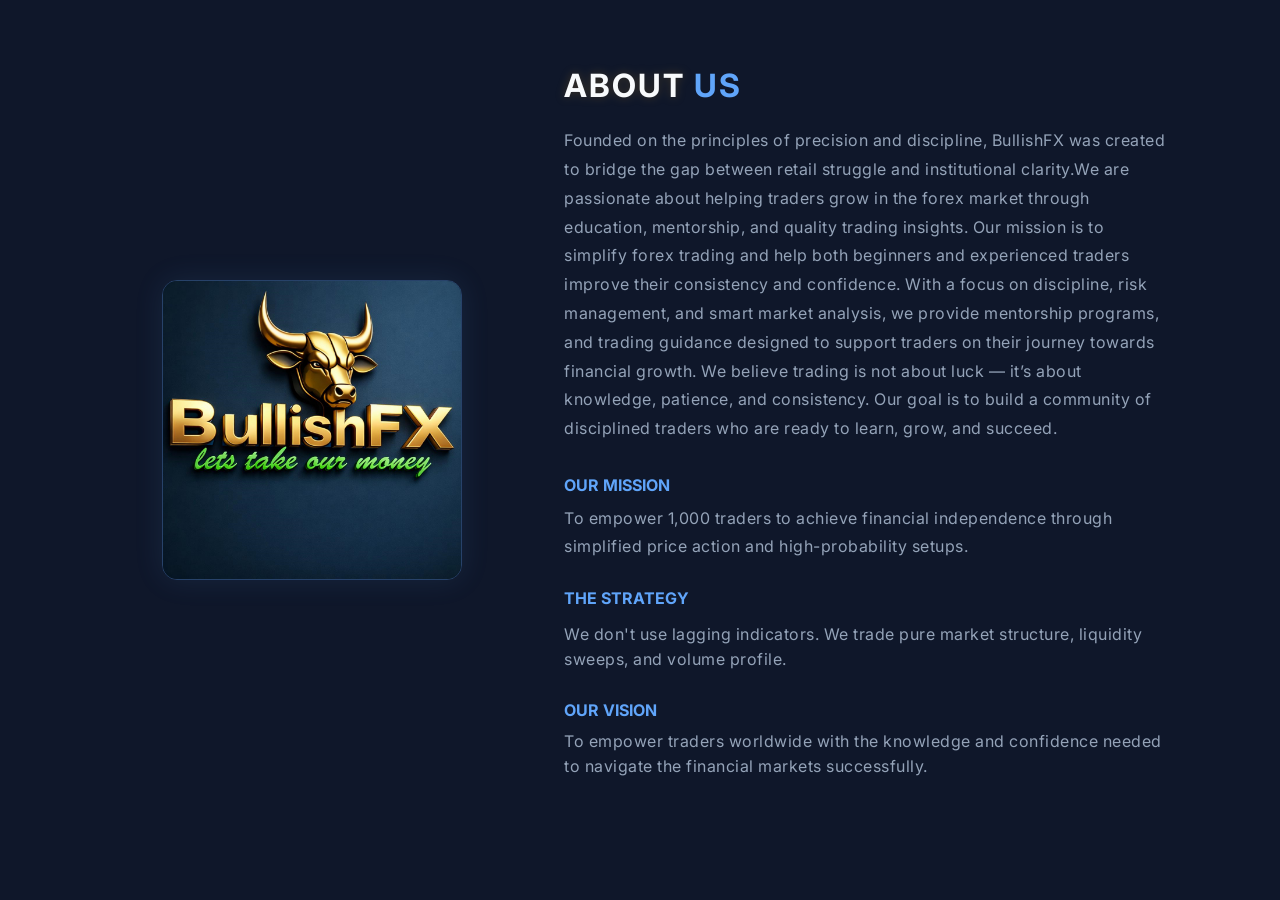
==== about.html @ f70012e9 "Add files via upload" ====
<!DOCTYPE html>
<html lang="en">
<head>
    <meta charset="UTF-8">
    <meta name="viewport" content="width=device-width, initial-scale=1.0">
    <title>Bullishfx | Professional forex trading</title>
    <link rel="stylesheet" href="style.css">
    <link href="https://fonts.googleapis.com/css2?family=Inter:wght@400;700&display=swap" rel="stylesheet">
</head>
<body>





<section id="about" class="content-section">
    <div class="container" style="display: flex; align-items: center; gap: 50px; flex-wrap: wrap; text-align: left;">
        
       <div style="flex: 1; min-width: 300px; display: flex; justify-content: center;">
    <img src="logo.png" alt="BullishFX Logo" class="about-image">
</div>

        <div style="flex: 1.5; min-width: 300px;">
            <h2 style="font-size: 2.5rem; text-transform: uppercase; letter-spacing: 2px;">
    <span class="gold-text" style="filter: drop-shadow(0 0 5px rgba(170, 119, 28, 0.3));">About</span> 
    <span style="color: #60a5fa;">Us</span>
</h2>
            <p style="font-size: 0.9rem; color: #94a3b8;">Founded on the principles of precision and discipline, BullishFX was created to bridge the gap between retail struggle and institutional clarity.We are passionate about helping traders grow in the forex market through education, mentorship, and quality trading insights. Our mission is to simplify forex trading and help both beginners and experienced traders improve their consistency and confidence.

With a focus on discipline, risk management, and smart market analysis, we provide mentorship programs, and trading guidance designed to support traders on their journey towards financial growth.

We believe trading is not about luck — it’s about knowledge, patience, and consistency. Our goal is to build a community of disciplined traders who are ready to learn, grow, and succeed.</p>
            
            <div style="margin-top: 30px;">
                <h4 style="color: #60a5fa; margin-bottom: 5px;">OUR MISSION</h4>
                <p style="font-size: 0.9rem; color: #94a3b8;">To empower 1,000 traders to achieve financial independence through simplified price action and high-probability setups.</p>
            </div>

            <div style="margin-top: 25px;">
                <h4 style="color: #60a5fa; margin-bottom: 10px;">THE STRATEGY</h4>
                <p style="font-size: 0.9rem; color: #94a3b8; line-height: 1.6">We don't use lagging indicators. We trade pure market structure, liquidity sweeps, and volume profile.</p>
            </div>
       <div style="margin-top: 25px;">
           <h4 style="color: #60a5fa; margin-bottom: 5px;">OUR VISION</h4>
           <p style="font-size: 0.9rem; color: #94a3b8; line-height: 1.6">
        To empower traders worldwide with the knowledge and confidence needed to navigate the financial markets successfully.
    </p>
</div>
        </div>

    </div>
 
<script src="script.js"></script>
</body>
</html>
---- style.css ----
html {
  scroll-behavior: smooth;
} 
html {
    scroll-behavior: smooth;
}

/* Give each section some breathing room so it feels like a new page */
.content-section {
    min-height: 100vh; /* This makes each section take up the full screen */
    padding: 80px 20px;
    display: flex;
    flex-direction: column;
    justify-content: center;
    align-items: center;
}

/* General Reset */
* {
    margin: 0;
    padding: 0;
    box-sizing: border-box;
}

body {
    font-family: 'Inter', sans-serif;
    background-color: #0f172a; /* Deep dark blue */
    color: #f8fafc;
    line-height: 1.6;
}

.container {
    max-width: 1100px;
    margin: 0 auto;
    padding: 0 20px;
}

/* Navigation */
header {
    padding: 20px 0;
    border-bottom: 1px solid #1e293b;
}

nav {
    display: flex;
    justify-content: space-between;
    align-items: center;
}

.logo {
    font-size: 24px;
    font-weight: 700;
    letter-spacing: 1px;
}

.logo span {
    color: #38bdf8; /* Accent light blue */
}

.nav-links {
    list-style: none;
    display: flex;
    gap: 30px;
    align-items: center;
}

.nav-links a {
    text-decoration: none;
    color: #94a3b8;
    font-weight: 500;
    transition: 0.3s;
}

.nav-links a:hover, .nav-links a.active {
    color: #38bdf8;
}

/* Hero Section */
.hero {
    padding: 100px 0;
    text-align: center;
}

.hero-home h1 {
    font-size: 4.5rem;          /* Much bigger letters */
    font-weight: 900;          /* Maximum thickness */
    text-transform: uppercase; /* Makes it look more institutional */
    letter-spacing: 4px;       /* Spreads the letters apart */
    line-height: 1.1;
    color: #ffffff;
    margin-bottom: 20px;
    max-width: 1000px;         /* Prevents it from getting too skinny */
}

/* Make sure it looks good on phones too */
@media screen and (max-width: 768px) {
    .hero-home h1 {
        font-size: 2.5rem;
        letter-spacing: 2px;
    }
}
}

.hero p {
    color: #94a3b8;
    font-size: 1.2rem;
    margin-bottom: 30px;
}

/* Buttons */
.btn-primary {
    background: #38bdf8;
    color: #0f172a !important;
    padding: 12px 25px;
    border-radius: 5px;
    font-weight: 700;
}

.btn-secondary {
    border: 1px solid #38bdf8;
    color: #38bdf8 !important;
    padding: 12px 25px;
    border-radius: 5px;
    margin-left: 10px;
    text-decoration: none;
}

/* Market Card */
.market-preview .card {
    background: #1e293b;
    padding: 40px;
    border-radius: 12px;
    border: 1px solid #334155;
}

/* Footer */
footer {
    padding: 50px 0;
    font-size: 0.8rem;
    color: #64748b;
    text-align: center;
}

.risk {
    margin-top: 20px;
    border-top: 1px solid #1e293b;
    padding-top: 20px;
}

/* Pricing Section */
.pricing-grid {
    display: flex;
    justify-content: center;
    gap: 30px;
    flex-wrap: wrap;
    margin-top: 40px;
}

.price-card {
    background: #1e293b;
    padding: 40px;
    border-radius: 15px;
    border: 1px solid #334155;
    width: 320px;
    transition: transform 0.3s ease;
}

.price-card:hover {
    transform: translateY(-10px);
}

.price-card.featured {
    border: 2px solid #38bdf8;
    position: relative;
}

.price-card h3 {
    margin-bottom: 15px;
    color: #f8fafc;
}

.price-card .price {
    font-size: 2.5rem;
    font-weight: 700;
    margin-bottom: 20px;
}

.price-card .price span {
    font-size: 1rem;
    color: #94a3b8;
}

.price-card ul {
    list-style: none;
    text-align: left;
    margin-bottom: 30px;
    color: #94a3b8;
}

.price-card ul li {
    margin-bottom: 10px;
}

.price-card ul li::before {
    content: "✓";
    color: #38bdf8;
    margin-right: 10px;
}

/* WhatsApp/Call Button Style */
.btn-whatsapp {
    background-color: #25d366; /* WhatsApp Green */
    color: white !important;
    padding: 8px 15px;
    border-radius: 20px;
    font-weight: bold;
    text-decoration: none;
    transition: 0.3s;
}

.btn-whatsapp:hover {
    background-color: #128c7e;
    transform: scale(1.05);
}

.btn-call {
    background-color: #38bdf8; /* Your Theme Blue */
    color: #0f172a !important;
    padding: 8px 15px;
    border-radius: 20px;
    font-weight: bold;
    text-decoration: none;
}

/* Fixing the Logo Size */
.main-logo {
    height: 50px;           /* Adjust size as needed */
    width: 50px;            /* Width and Height must be equal for a perfect circle */
    object-fit: cover;      /* Prevents the image from stretching */
    
    /* THE MAGIC LINE */
    border-radius: 50%;     /* This makes it round */
    
    /* OPTIONAL: Adds a subtle border to make it pop against the navy */
    border: 2px solid rgba(255, 255, 255, 0.1); 
    
    transition: transform 0.3s ease;
}

.main-logo:hover {
    transform: scale(1.05); /* Slight grow effect when you hover */
}
}

/* Optional: Add a little space around it */
.logo {
    padding: 5px 0;
}

/* Mobile Menu Styling */
.menu-toggle {
    display: none; /* Hidden by default on computer */
    flex-direction: column;
    cursor: pointer;
}

.bar {
    width: 25px;
    height: 3px;
    background-color: white;
    margin: 4px 0;
    transition: 0.4s;
}

@media screen and (max-width: 768px) {
    .menu-toggle {
        display: flex; /* Show the button on phones */
    }

    .nav-links {
        display: none; /* Hide the links initially */
        flex-direction: column;
        width: 100%;
        position: absolute;
        top: 70px;
        left: 0;
        background-color: #0f172a; /* Same as your theme */
        padding: 20px;
        text-align: center;
    }

    .nav-links.active {
        display: flex; /* Show the links when button is clicked */
    }

    .nav-links li {
        margin: 15px 0;
    }
}

.hero-home {
    position: relative;
    width: 100%;
    min-height: 80vh; /* Takes up 80% of the screen height */
    display: flex;
    align-items: center;
    justify-content: center;
    overflow: hidden;
    background-color: #0f172a; /* Your deep navy background */
}
/* --- 1. FULL PAGE WATERMARK --- */
.home-page {
    background-color: #0f172a; /* Professional Navy */
    margin: 0;
}

/* This ensures the body itself doesn't have a color blocking the logo */
.home-page {
    background-color: #0f172a !important; 
    position: relative;
    min-height: 100vh;
}

/* We use ::before on the body to act as the bottom-most layer */
.home-page::before {
    content: "";
    position: fixed;
    top: 0;
    left: 0;
    width: 100%;
    height: 100%;
    
    /* DOUBLE CHECK: Is your image exactly logo.png? */
    background-image: url('logo.png'); 
    background-repeat: no-repeat;
    background-position: center 150px;
    background-size: 80%; /* Start at 50% to see if it appears */
    
    opacity: 0.1; /* Visible enough to test */
    z-index: -1;   /* Behind everything */
    pointer-events: none;
}

/* This forces all sections to be see-through so the logo shows behind them */
.tradingview-widget-container, 
section, 
header, 
main {
    background: transparent !important;
    position: relative;
    z-index: 1; /* Keeps content above the logo */
}

/* --- 2. HERO CONTENT --- */
.hero-home {
    height: 85vh;
    display: flex;
    flex-direction: column;
    align-items: center;
    justify-content: center;
    text-align: center;
    padding: 0 20px;
}

.highlight {
    color: #38bdf8; /* Sharp Sky Blue */
}

/* --- 3. THE BUTTONS (Fixing the "Empty" space) --- */
.hero-actions {
    display: flex;
    gap: 20px;
    margin-top: 30px;
}

.btn-main {
    background-color: #38bdf8;
    color: #0f172a;
    padding: 14px 28px;
    border-radius: 6px;
    text-decoration: none;
    font-weight: bold;
    transition: 0.3s;
}

.btn-outline {
    border: 2px solid #38bdf8;
    color: #38bdf8;
    padding: 12px 28px;
    border-radius: 6px;
    text-decoration: none;
    font-weight: bold;
    transition: 0.3s;
}

.btn-main:hover { background-color: #7dd3fc; }
.btn-outline:hover { background-color: rgba(56, 189, 248, 0.1); }

.hero-mockup {
    margin-top: 50px;
    display: flex;
    justify-content: center;
}

.device-img {
    max-width: 600px; /* Adjust this to make the phone/laptop bigger or smaller */
    width: 100%;
    height: auto;
    filter: drop-shadow(0 20px 50px rgba(0,0,0,0.8)); /* Adds a 3D shadow */
    transition: transform 0.5s ease;
}

.device-img:hover {
    transform: scale(1.02) translateY(-10px); /* Makes it "pop" when hovered */
}

/* --- CONTACT PAGE LAYOUT --- */
.contact-container {
    display: flex;
    justify-content: center;
    gap: 40px;
    max-width: 1100px;
    margin: 80px auto;
    padding: 0 20px;
}

.contact-box, .testimonial-column {
    flex: 1; /* Makes both sides equal width */
}

/* --- FORM STYLING --- */
.styled-form {
    display: flex;
    flex-direction: column;
    gap: 15px;
    margin-top: 20px;
}

.input-group {
    display: flex;
    gap: 10px;
}

.styled-form input, .styled-form textarea {
    background: rgba(255, 255, 255, 0.05); /* Slight transparent white */
    border: 1px solid rgba(56, 189, 248, 0.2);
    padding: 15px;
    color: white;
    border-radius: 5px;
    font-size: 1rem;
    outline: none;
}

.styled-form input:focus {
    border-color: #38bdf8;
}

/* --- TESTIMONIAL CARDS --- */
.t-card {
    background: linear-gradient(145deg, rgba(255,255,255,0.05), rgba(255,255,255,0.01));
    padding: 20px;
    border-radius: 10px;
    margin-bottom: 15px;
    border-left: 3px solid #38bdf8; /* Blue brand accent */
}

.t-card p {
    font-style: italic;
    color: #94a3b8;
    margin-bottom: 8px;
    line-height: 1.5;
}

.student-name {
    color: #38bdf8;
    font-weight: bold;
    font-size: 0.9rem;
}

/* Fix for mobile phones */
@media screen and (max-width: 800px) {
    .contact-container {
        flex-direction: column;
    }
}

/* --- MENTORSHIP SECTION --- */
.mentorship-section {
    padding: 80px 20px;
    text-align: center;
}

.course-grid {
    display: grid;
    grid-template-columns: repeat(auto-fit, minmax(300px, 1fr));
    gap: 30px;
    margin-top: 50px;
    max-width: 1000px;
    margin-left: auto;
    margin-right: auto;
}

/* --- THE CARDS --- */
.course-card {
    background: rgba(255, 255, 255, 0.03);
    border: 1px solid rgba(56, 189, 248, 0.2);
    padding: 40px 30px;
    border-radius: 15px;
    transition: all 0.3s ease;
    position: relative;
    display: flex;
    flex-direction: column;
    justify-content: space-between;
}

.course-card:hover {
    transform: translateY(-10px);
    border-color: #38bdf8;
    background: rgba(56, 189, 248, 0.05);
    box-shadow: 0 20px 40px rgba(0, 0, 0, 0.4);
}

.course-badge {
    position: absolute;
    top: -15px;
    right: 20px;
    background: #38bdf8;
    color: #0f172a;
    padding: 5px 15px;
    border-radius: 20px;
    font-size: 0.8rem;
    font-weight: bold;
}

.course-features {
    list-style: none;
    padding: 0;
    margin: 25px 0;
    text-align: left;
}

.course-features li {
    margin-bottom: 10px;
    color: #94a3b8;
}

.course-features li::before {
    content: "✓";
    color: #38bdf8;
    margin-right: 10px;
    font-weight: bold;
}

/* --- PRICE STYLING --- */
.price-container {
    margin: 20px 0;
    display: flex;
    align-items: baseline;
    justify-content: center;
    color: #ffffff;
}

.currency {
    font-size: 1.5rem;
    color: #38bdf8; /* The Blue Accent */
    font-weight: bold;
    margin-right: 2px;
}

.price {
    font-size: 3.5rem;
    font-weight: 900;
    letter-spacing: -2px;
}

.duration {
    font-size: 1rem;
    color: #94a3b8;
    margin-left: 5px;
}

/* Make the "Elite" card stand out slightly more */
.course-card.elite {
    border: 2px solid #38bdf8;
    background: rgba(56, 189, 248, 0.05);
}

.module-list {
    max-width: 800px;
    margin: 40px auto;
    text-align: left;
}

.module-item {
    background: rgba(255, 255, 255, 0.02);
    border: 1px solid rgba(56, 189, 248, 0.1);
    padding: 25px;
    margin-bottom: 15px;
    border-radius: 12px;
}

.module-header {
    display: flex;
    align-items: center;
    gap: 15px;
    margin-bottom: 10px;
}

.module-number {
    color: #38bdf8;
    font-weight: 900;
    font-size: 1.2rem;
    opacity: 0.5;
}

.module-item h4 {
    margin: 0;
    font-size: 1.3rem;
}

/* --- CURRICULUM PAGE OVERRIDE --- */
.curriculum-page-body {
    background-color: #0a0e17 !important; /* Forces the deep navy */
    background-image: none !important;    /* Removes that giant bull logo */
    color: white;
    margin: 0;
    font-family: 'Inter', sans-serif;
}

.curriculum-content {
    padding: 100px 20px;
    min-height: 100vh;
}

.curriculum-header h1 {
    font-size: 3rem;
    margin-bottom: 10px;
}

.highlight {
    color: #38bdf8;
}

.curriculum-stack {
    max-width: 800px;
    margin: 50px auto;
    display: flex;
    flex-direction: column;
    gap: 20px;
}

.curriculum-row {
    background: rgba(255, 255, 255, 0.03);
    border: 1px solid rgba(56, 189, 248, 0.1);
    padding: 30px;
    border-radius: 15px;
    text-align: left;
    transition: 0.3s;
}

.curriculum-row:hover {
    border-color: #38bdf8;
    background: rgba(56, 189, 248, 0.05);
}

.step-tag {
    color: #38bdf8;
    font-weight: bold;
    text-transform: uppercase;
    font-size: 0.8rem;
    letter-spacing: 1px;
}

.curriculum-back {
    margin-top: 50px;
    text-align: center;
}

/* Button Styling if not already in your CSS */
.btn-outline {
    border: 1px solid #38bdf8;
    color: #38bdf8;
    padding: 12px 25px;
    text-decoration: none;
    border-radius: 5px;
    transition: 0.3s;
}

.btn-outline:hover {
    background: #38bdf8;
    color: #0a0e17;
}

/* --- VERTICAL CURRICULUM LAYOUT --- */
.curriculum-stack {
    max-width: 700px;
    margin: 60px auto;
    display: flex;
    flex-direction: column; /* Forces vertical order */
    gap: 0; /* Removing gap to let the lines connect */
}

.curriculum-row {
    display: flex; /* Puts bullet next to text */
    gap: 30px;
    padding-bottom: 40px; /* Space between steps */
}

/* --- THE BULLET & LINE --- */
.bullet-container {
    display: flex;
    flex-direction: column;
    align-items: center;
}

.glow-bullet {
    width: 14px;
    height: 14px;
    background: #38bdf8;
    border-radius: 50%;
    box-shadow: 0 0 15px rgba(56, 189, 248, 0.8);
    z-index: 2;
}

.line {
    width: 2px;
    flex-grow: 1; /* Makes the line stretch to the next bullet */
    background: rgba(56, 189, 248, 0.2);
    margin: 10px 0;
}

/* --- TEXT CONTENT --- */
.module-info {
    text-align: left;
    background: rgba(255, 255, 255, 0.02);
    padding: 25px;
    border-radius: 12px;
    border: 1px solid rgba(255, 255, 255, 0.05);
    flex: 1;
}

.step-tag {
    color: #38bdf8;
    font-weight: 800;
    font-size: 0.7rem;
    text-transform: uppercase;
    letter-spacing: 1.5px;
}

.module-info h3 {
    margin: 10px 0;
    font-size: 1.5rem;
}

.module-info p {
    color: #94a3b8;
    line-height: 1.6;
}

/* THE GOLD BUTTON STYLING */
.curriculum-btn {
    display: inline-block;
    padding: 15px 35px;
    background: transparent;
    color: #d4af37; /* Premium Gold Color */
    border: 2px solid #d4af37; /* Gold Border */
    border-radius: 8px;
    text-decoration: none;
    font-weight: bold;
    text-transform: uppercase;
    letter-spacing: 1px;
    transition: all 0.3s ease;
    box-shadow: 0 0 10px rgba(212, 175, 55, 0.1); /* Subtle gold glow */
}

/* THE HOVER EFFECT */
.curriculum-btn:hover {
    background: #d4af37;
    color: #0a0e17; /* Dark text on gold background */
    box-shadow: 0 0 25px rgba(212, 175, 55, 0.5); /* Stronger glow on hover */
    transform: translateY(-3px);
}

/* --- GOLD BUTTON FIX --- */
.curriculum-footer {
    text-align: center;
    margin-top: 50px;
    padding-bottom: 80px;
}

/* We use a very specific selector to force the color */
a.curriculum-btn {
    display: inline-block !important;
    padding: 15px 35px !important;
    background: transparent !important;
    color: #d4af37 !important; /* Gold */
    border: 2px solid #d4af37 !important;
    border-radius: 8px !important;
    text-decoration: none !important;
    font-weight: bold !important;
    text-transform: uppercase !important;
    transition: all 0.3s ease !important;
}

a.curriculum-btn:hover {
    background: #d4af37 !important;
    color: #0a0e17 !important;
    box-shadow: 0 0 20px rgba(212, 175, 55, 0.5) !important;
}

/* --- THE GOLD BUTTON FIX --- */
.curriculum-footer {
    text-align: center;
    margin: 50px 0 100px; /* Gives it space at the bottom */
}

.curriculum-footer p {
    color: #94a3b8;
    margin-bottom: 20px;
}

/* Matching the class name in your HTML */
a.curriculum-link {
    display: inline-block !important;
    padding: 15px 35px !important;
    background: transparent !important;
    color: #d4af37 !important; /* Premium Gold */
    border: 2px solid #d4af37 !important;
    border-radius: 8px !important;
    text-decoration: none !important;
    font-weight: bold !important;
    text-transform: uppercase !important;
    transition: all 0.3s ease !important;
}

a.curriculum-link:hover {
    background: #d4af37 !important;
    color: #0a0e17 !important; /* Dark text when hovered */
    box-shadow: 0 0 20px rgba(212, 175, 55, 0.4) !important;
    transform: translateY(-3px);
}

/* --- CALCULATOR STYLING --- */
.calc-container {
    max-width: 500px;
    margin: 80px auto;
    padding: 20px;
}

.calc-header {
    text-align: center;
    margin-bottom: 40px;
}

.calc-box {
    background: rgba(255, 255, 255, 0.02);
    padding: 30px;
    border-radius: 15px;
    border: 1px solid rgba(212, 175, 55, 0.2);
    backdrop-filter: blur(10px);
}

.calc-box label {
    display: block;
    margin-bottom: 8px;
    font-size: 0.9rem;
    color: #94a3b8;
}

.result-display {
    margin-top: 30px;
    padding-top: 20px;
    border-top: 1px solid rgba(255, 255, 255, 0.1);
    display: flex;
    justify-content: space-between;
}

.result-item span {
    font-size: 0.8rem;
    color: #94a3b8;
}

.result-item h3 {
    margin-top: 5px;
    font-size: 1.4rem;
}

.navbar {
    display: flex;
    justify-content: space-between;
    align-items: center;
    padding: 20px 5%;
    background: rgba(10, 14, 23, 0.95);
    border-bottom: 1px solid rgba(212, 175, 55, 0.1);
}

.nav-links {
    display: flex;
    list-style: none;
    gap: 30px;
}

.nav-links a {
    text-decoration: none;
    color: #94a3b8;
    transition: 0.3s;
}

.active-gold {
    color: #d4af37 !important;
    font-weight: bold;
}

.calc-input {
    width: 100%;
    padding: 12px;
    background: rgba(0, 0, 0, 0.3);
    border: 1px solid rgba(255, 255, 255, 0.1);
    border-radius: 8px;
    color: white;
    margin-top: 5px;
}

/* --- FAQ ACCORDION --- */
.faq-container {
    max-width: 800px;
    margin: 80px auto;
    padding: 0 20px;
}

.faq-header {
    text-align: center;
    margin-bottom: 50px;
}

.accordion-item {
    margin-bottom: 15px;
    background: rgba(255, 255, 255, 0.02);
    border: 1px solid rgba(212, 175, 55, 0.1);
    border-radius: 10px;
    overflow: hidden;
    transition: all 0.3s ease;
}

.accordion-label {
    display: block;
    padding: 20px;
    font-weight: 600;
    cursor: pointer;
    position: relative;
    transition: background 0.3s;
}

.accordion-label:hover {
    background: rgba(212, 175, 55, 0.05);
}

/* The arrow indicator */
.accordion-label::after {
    content: '+';
    position: absolute;
    right: 20px;
    color: #d4af37;
    font-size: 1.2rem;
}

.accordion-content {
    max-height: 0;
    overflow: hidden;
    transition: all 0.4s cubic-bezier(0, 1, 0, 1);
    background: rgba(0, 0, 0, 0.2);
}

.accordion-content p {
    padding: 20px;
    color: #94a3b8;
    line-height: 1.6;
}

/* Hide the checkbox */
.accordion-input {
    display: none;
}

/* The Magic: Open accordion when checked */
.accordion-input:checked ~ .accordion-content {
    max-height: 500px; /* Large enough to fit text */
    transition: all 0.4s cubic-bezier(1, 0, 1, 0);
}

.accordion-input:checked ~ .accordion-label::after {
    content: '-';
}

.accordion-input:checked ~ .accordion-label {
    color: #d4af37;
}

/* --- Calculator Refinement --- */

/* Labels on the left */
.input-group label {
    display: block;
    color: #60a5fa; /* Professional Light Blue */
    font-size: 0.9rem;
    font-weight: 600;
    margin-bottom: 8px;
    text-transform: uppercase;
    letter-spacing: 1px;
}

/* The Inputs */
.calc-input {
    width: 100%;
    padding: 12px;
    background: rgba(30, 41, 59, 0.5); /* Darker blue-ish slate */
    border: 1px solid rgba(212, 175, 55, 0.2);
    border-radius: 6px;
    color: white;
    font-family: 'Inter', sans-serif;
    outline: none;
    transition: border 0.3s;
}

.calc-input:focus {
    border-color: #d4af37; /* Gold border on click */
}

/* The Gold Calculate Button */
.calc-btn {
    width: 100%;
    padding: 15px;
    background: #d4af37; /* Solid Gold */
    color: #000; /* Black text for high contrast */
    border: none;
    border-radius: 6px;
    font-weight: 700;
    text-transform: uppercase;
    cursor: pointer;
    margin-top: 10px;
    transition: transform 0.2s, background 0.3s;
}

.calc-btn:hover {
    background: #f1c40f; /* Brighter gold on hover */
    transform: translateY(-2px);
    box-shadow: 0 5px 15px rgba(212, 175, 55, 0.3);
}

/* Result Section Text */
.result-item span {
    color: #60a5fa; /* Blue for the labels below too */
    font-size: 0.85rem;
    text-transform: uppercase;
}

/* --- Premium Gold Navbar --- */

.nav-links a {
    text-decoration: none;
    color: #ffffff; /* Start with white for readability */
    font-weight: 500;
    font-size: 0.95rem;
    transition: all 0.3s ease;
    letter-spacing: 0.5px;
}

/* Change all links to gold when you hover */
.nav-links a:hover {
    color: #d4af37;
    text-shadow: 0 0 10px rgba(212, 175, 55, 0.3);
}

/* The active page link stays gold */
.active-gold {
    color: #d4af37 !important;
    font-weight: 700;
    border-bottom: 2px solid #d4af37;
    padding-bottom: 5px;
}

/* Update the logo to match */
.logo {
    font-weight: 800;
    font-size: 1.5rem;
    color: #ffffff;
    letter-spacing: 1px;
}

.highlight-gold {
    color: #d4af37;
}

/* 1. Make the whole page slide smoothly */
html {
    scroll-behavior: smooth;
}

/* 2. Style the Navbar Links */
.nav-links a {
    text-decoration: none;
    color: #ffffff; /* White by default */
    font-weight: 500;
    transition: 0.3s;
}

/* 3. Make them Gold on Hover */
.nav-links a:hover {
    color: #d4af37; /* BullishFX Gold */
}

/* 4. Fix the WhatsApp Button to stay Green/Gold */
.btn-whatsapp {
    background: #25d366;
    padding: 8px 15px;
    border-radius: 5px;
    color: white !important;
}

.btn-whatsapp:hover {
    background: #d4af37 !important; /* Turns Gold when you hover! */
    color: #000 !important;
}

/* Navbar Link Styling */
.nav-links a {
    text-decoration: none;
    color: #ffffff; /* White text */
    font-weight: 500;
    font-size: 0.9rem;
    transition: color 0.3s ease;
    text-transform: uppercase;
    letter-spacing: 1px;
}

/* Gold Hover Effect */
.nav-links a:hover {
    color: #d4af37; /* Signature Gold */
}

/* Remove the bullet points if they appear */
.nav-links {
    list-style: none;
    display: flex;
    align-items: center;
    gap: 20px;
}

/* --- Clean Professional Navbar --- */

.nav-links {
    list-style: none;
    display: flex;
    align-items: center;
    gap: 25px; /* Spacing between links */
}

.nav-links a {
    text-decoration: none;
    color: #ffffff; /* Start white for a clean look */
    font-weight: 600;
    font-size: 0.9rem;
    text-transform: uppercase;
    letter-spacing: 1px;
    transition: all 0.3s ease;
}

/* The Gold Hover Effect */
.nav-links a:hover {
    color: #d4af37; /* Bullish Gold */
    text-shadow: 0 0 8px rgba(212, 175, 55, 0.4); /* Subtle glow */
}

/* Styling the WhatsApp Button specifically */
.btn-whatsapp {
    background: #25d366;
    color: white !important; /* Keep text white even on hover */
    padding: 8px 18px;
    border-radius: 5px;
    font-weight: 700;
}

.btn-whatsapp:hover {
    background: #128c7e;
    transform: translateY(-2px); /* Slight lift effect */
}

/* --- Return to Dashboard Button --- */
.return-link {
    display: inline-block;
    margin-top: 30px;
    padding: 10px 25px;
    background-color: #1e293b; /* Deep Blue Slate */
    color: #60a5fa !important; /* Professional Light Blue */
    text-decoration: none;
    border: 1px solid #60a5fa;
    border-radius: 6px;
    font-size: 0.9rem;
    font-weight: 600;
    transition: all 0.3s ease;
}

.return-link:hover {
    background-color: #60a5fa;
    color: #000000 !important; /* Text turns black for contrast on hover */
    box-shadow: 0 0 15px rgba(96, 165, 250, 0.4);
    transform: translateY(-2px);
}

/* --- MOBILE MENU FIX --- */
@media (max-width: 768px) {
    .nav-links {
        display: none; /* We hide the standard menu... */
        flex-direction: column;
        position: absolute;
        top: 70px;
        left: 0;
        width: 100%;
        background: rgba(10, 14, 23, 0.98); /* Dark background */
        padding: 20px 0;
        border-bottom: 2px solid #d4af37; /* Gold bottom line */
        text-align: center;
        gap: 15px;
        z-index: 999;
    }

    /* This class will be "toggled" by your JavaScript */
    .nav-links.active {
        display: flex; /* ...and show it when clicked */
    }

    .menu-toggle {
        display: block; /* Shows the "Hamburger" icon (three bars) */
        cursor: pointer;
    }

    .menu-toggle span {
        display: block;
        width: 25px;
        height: 3px;
        background: #d4af37; /* Gold bars */
        margin: 5px auto;
        transition: all 0.3s ease;
    }
}

    /* THIS IS THE MISSING PIECE */
    .nav-links.active {
        display: flex !important; /* Forces the menu to show when clicked */
    }
}

@media (max-width: 768px) {
    .nav-links {
        display: none; /* Hidden by default */
        flex-direction: column;
        
        /* Positioning Fix */
        position: absolute;
        top: 100%; /* This makes it start exactly where the navbar ends */
        left: 0;
        width: 100%;
        
        /* Content Fix */
        background: rgba(10, 14, 23, 0.98); /* Solid dark color */
        padding: 20px 0;
        z-index: 1000;
        
        /* Remove fullscreen stretching */
        height: auto; 
        max-height: 400px; /* Limits how far it drops down */
        overflow-y: auto; /* Adds a scroll if you have too many links */
        
        border-bottom: 2px solid #d4af37; /* The "Bullish" Gold line at the bottom */
        box-shadow: 0 10px 20px rgba(0,0,0,0.5);
    }

    .nav-links.active {
        display: flex !important;
    }

    /* Make the links look like a list, not a mess */
    .nav-links li {
        width: 100%;
        margin: 0;
    }

    .nav-links a {
        padding: 15px 20px;
        display: block;
        text-align: center;
        border-bottom: 1px solid rgba(255, 255, 255, 0.05);
    }
}

nav.container {
    display: flex;
    justify-content: space-between;
    align-items: center;
    position: relative; /* THIS IS THE ANCHOR */
    padding: 15px 5%;
    background: #0a0e17;
}

nav.container {
    /* Replacing gold with a professional deep blue gradient */
    background: linear-gradient(90deg, #1e293b, #0f172a); 
    display: flex;
    justify-content: space-between;
    align-items: center;
    padding: 12px 5%;
    border-bottom: 2px solid #60a5fa; /* That bright blue from your heading */
    box-shadow: 0 4px 20px rgba(0, 0, 0, 0.5);
    border-radius: 8px;
    margin: 20px auto;
    width: 92%;
}

/* Make the text WHITE so it pops against the blue bar */
.nav-links a {
    color: #ffffff !important;
    font-weight: 600;
}

/* Hover effect: text turns to that bright light blue */
.nav-links a:hover {
    color: #60a5fa !important;
}

/* This creates the clear division between your pages */
.page-divider {
    height: 4px;
    width: 60%; /* Doesn't touch the edges, looks cleaner */
    background: linear-gradient(90deg, transparent, #60a5fa, transparent);
    margin: 0 auto;
    border-radius: 2px;
}
/* 1. The Section Container */
.content-section {
    min-height: 100vh; /* Force it to take the full screen */
    width: 100%;
    display: block;   /* Changed from flex to block to ensure content shows */
    position: relative;
    padding-top: 80px; /* Room for your fixed navbar */
    margin: 0;
    overflow: visible; /* Make sure content isn't being cut off */
    border: none !important; 
}

/* 2. The Single Razor-Thin Line */
.page-divider {
    display: block;
    height: 1px !important;
    width: 80%;
    margin: 0 auto;
    background: rgba(96, 165, 250, 0.3); /* Subtle blue */
    border: none !important;
}

/* 3. Ensure the Chart Container has height */
#main-trading-chart {
    min-height: 600px;
    width: 100%;
    display: block;
}

/* 3. Clean the footer so it doesn't add extra lines */
footer {
    background: transparent !important;
    border: none !important;
    padding: 20px 0;
}
}
/* 1. Reset the top ticker to stay thin */
.ticker-tape-container, 
header .tradingview-widget-container {
    height: 45px !important;
    overflow: hidden;
}

/* 2. Style the main market chart specifically */
#main-trading-chart {
    width: 100% !important;
    height: 600px !important;
    border: 2px solid #60a5fa; /* That Bullish blue border */
    border-radius: 12px;
    overflow: hidden;
}

/* 3. Ensure the container takes up the full width of the screen */
#markets .container {
    max-width: 95%;
    width: 100%;
    margin: 0 auto;
}

/* This ensures the space above and below the thin line is equal */
.content-section {
    padding: 80px 0 !important; /* Adjust this number to change the "breathing room" */
    margin: 0 !important;
}

/* This makes sure the first element in a section doesn't push the divider away */
.content-section h2 {
    margin-top: 0;
}

/* Professional Scaling */
h2 {
    font-size: 2rem !important; /* Was probably 3rem+ before */
    letter-spacing: 1px;
    margin-bottom: 15px;
}

p {
    font-size: 1rem !important; /* Clean, readable size */
    line-height: 1.6;
    max-width: 700px; /* Prevents text from stretching too wide */
    margin: 0 auto 20px;
}

.content-section {
    padding: 60px 0 !important; /* Reduces the massive gaps between sections */
}

.about-image {
    width: 100%;
    max-width: 300px; /* This is the "sweet spot" size */
    height: auto;
    border-radius: 15px;
    border: 1px solid rgba(96, 165, 250, 0.3);
    box-shadow: 0 0 30px rgba(96, 165, 250, 0.1); /* Subtle blue glow */
    display: block;
    margin: 0 auto;
}

#about p {
    line-height: 1.8;
    letter-spacing: 0.5px;
    color: #cbd5e1; /* A slightly brighter gray to make it readable against dark blue */
}

.contact-input {
    background: #0f172a !important;
    border: 1px solid #1e293b !important;
    padding: 12px 15px !important;
    border-radius: 6px !important;
    color: #fff !important;
    font-size: 0.9rem !important;
    width: 100%;
    outline: none;
    transition: 0.3s;
}

.contact-input:focus {
    border-color: #60a5fa !important;
    background: #1e293b !important;
}

/* Custom styling for the select dropdown arrow */
select.contact-input {
    appearance: none;
    cursor: pointer;
}

.social-icon-row a:hover {
    transform: translateY(-5px);
    box-shadow: 0 5px 15px rgba(255, 255, 255, 0.1);
    filter: brightness(1.2);
}

.testimonial-card {
    background: rgba(15, 23, 42, 0.5); /* Transparent dark blue */
    padding: 30px;
    border-radius: 15px;
    border: 1px solid rgba(255, 255, 255, 0.05);
    text-align: left;
    transition: 0.3s ease;
    display: flex;
    flex-direction: column;
    justify-content: space-between;
}

.testimonial-card:hover {
    transform: translateY(-10px);
    border-color: rgba(96, 165, 250, 0.4);
    background: rgba(15, 23, 42, 0.8);
    box-shadow: 0 10px 30px rgba(0, 0, 0, 0.5);
}

.mentorship-card {
    background: rgba(15, 23, 42, 0.6);
    backdrop-filter: blur(10px); /* This creates the "glass" look */
    border: 1px solid rgba(255, 255, 255, 0.1);
    box-shadow: 0 20px 50px rgba(0, 0, 0, 0.3);
    transition: all 0.4s ease;
}

.mentorship-card:hover {
    transform: translateY(-15px);
    border-color: #60a5fa;
    box-shadow: 0 10px 40px rgba(96, 165, 250, 0.2);
}
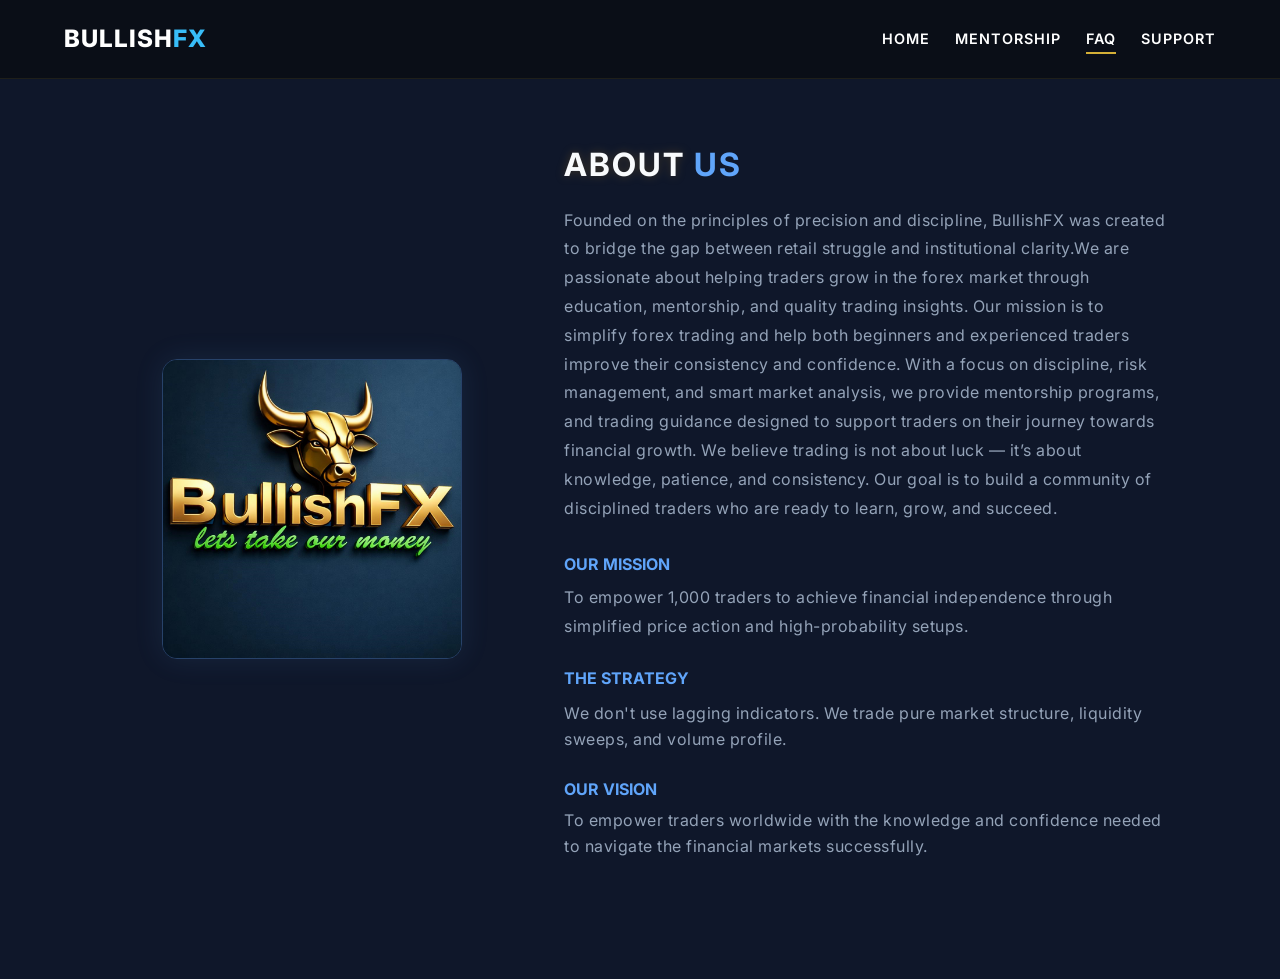
==== commit cdcd03fd: "Add files via upload" ====
--- a/about.html
+++ b/about.html
@@ -8,6 +8,16 @@
     <link href="https://fonts.googleapis.com/css2?family=Inter:wght@400;700&display=swap" rel="stylesheet">
 </head>
 <body>
+
+<nav class="navbar">
+        <div class="logo">BULLISH<span class="highlight-gold">FX</span></div>
+        <ul class="nav-links">
+            <li><a href="index.html">Home</a></li>
+            <li><a href="mentorship.html">Mentorship</a></li>
+            <li><a href="faq.html" class="active-gold">FAQ</a></li>
+            <li><a href="contact.html">Support</a></li>
+        </ul>
+    </nav>
 
 
 
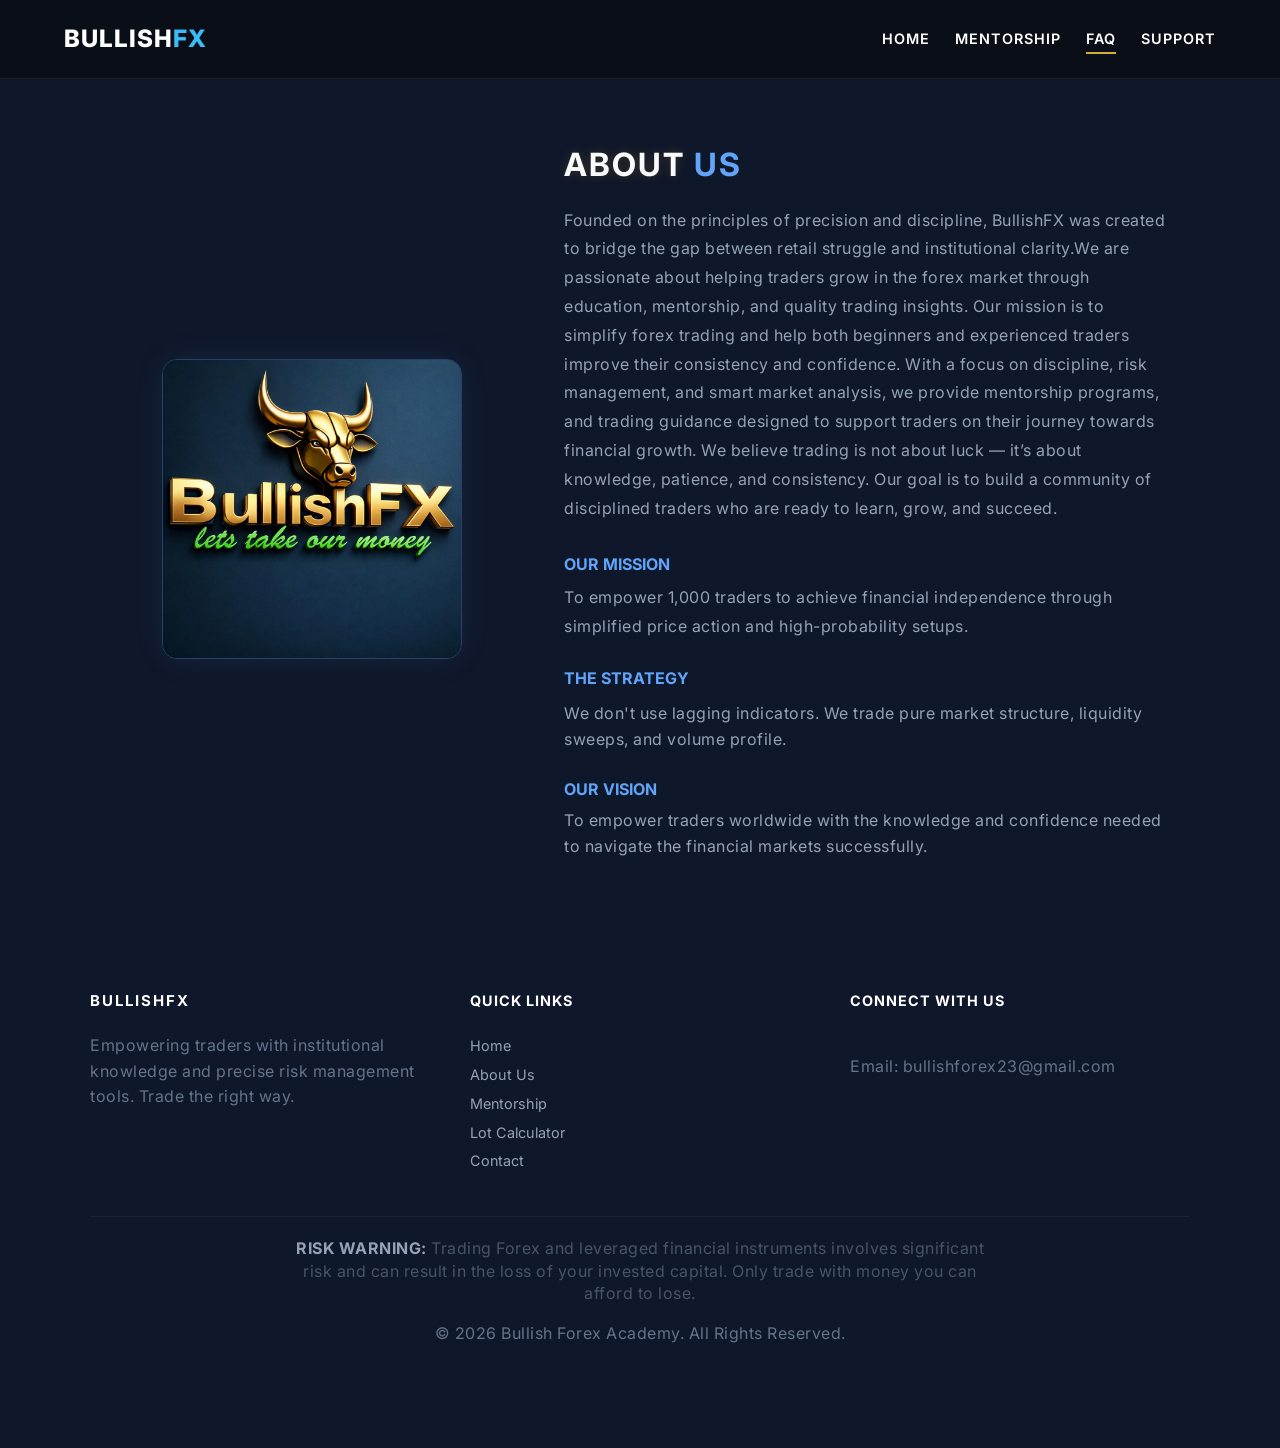
==== commit 51c2761d: "Add files via upload" ====
--- a/about.html
+++ b/about.html
@@ -61,5 +61,44 @@
     </div>
  
 <script src="script.js"></script>
+<footer style="background: #0a0e17; padding: 60px 20px 20px 20px; border-top: 1px solid rgba(255, 255, 255, 0.05); margin-top: 50px;">
+    <div style="max-width: 1100px; margin: 0 auto; display: grid; grid-template-columns: repeat(auto-fit, minmax(250px, 1fr)); gap: 40px; text-align: left;">
+        
+        <div>
+            <h3 style="color: #fff; margin-bottom: 20px; text-transform: uppercase; letter-spacing: 2px;">Bullish<span class="gold-text">FX</span></h3>
+            <p style="color: #64748b; font-size: 0.9rem; line-height: 1.6;">Empowering traders with institutional knowledge and precise risk management tools. Trade the right way.</p>
+        </div>
+
+        <div>
+            <h4 style="color: #fff; margin-bottom: 20px; text-transform: uppercase; font-size: 0.9rem; letter-spacing: 1px;">Quick Links</h4>
+            <ul style="list-style: none; padding: 0; line-height: 2;">
+                <li><a href="index.html" style="color: #94a3b8; text-decoration: none; font-size: 0.9rem;">Home</a></li>
+                <li><a href="index.html#about" style="color: #94a3b8; text-decoration: none; font-size: 0.9rem;">About Us</a></li>
+                <li><a href="mentorship.html" style="color: #94a3b8; text-decoration: none; font-size: 0.9rem;">Mentorship</a></li>
+                <li><a href="calculator.html" style="color: #94a3b8; text-decoration: none; font-size: 0.9rem;">Lot Calculator</a></li>
+                <li><a href="index.html#contact" style="color: #94a3b8; text-decoration: none; font-size: 0.9rem;">Contact</a></li>
+            </ul>
+        </div>
+
+        <div>
+            <h4 style="color: #fff; margin-bottom: 20px; text-transform: uppercase; font-size: 0.9rem; letter-spacing: 1px;">Connect With Us</h4>
+            <div style="display: flex; gap: 15px; margin-bottom: 20px;">
+                <a href="https://facebook.com/Bullish Forex Academy" target="_blank" style="color: #94a3b8; font-size: 1.2rem;"><i class="fab fa-facebook-f"></i></a>
+                <a href="https://instagram.com/bullish_forex" target="_blank" style="color: #94a3b8; font-size: 1.2rem;"><i class="fab fa-instagram"></i></a>
+                <a href="https://wa.me/263789905107" target="_blank" style="color: #94a3b8; font-size: 1.2rem;"><i class="fab fa-whatsapp"></i></a>
+                <a href="https://t.me/bullish_23" target="_blank" style="color: #94a3b8; font-size: 1.2rem;"><i class="fab fa-telegram"></i></a>
+                <a href="mailto:bullishforex23@gmail.com" style="color: #94a3b8; font-size: 1.2rem;"><i class="fas fa-envelope"></i></a>
+            </div>
+            <p style="color: #64748b; font-size: 0.8rem;">Email: bullishforex23@gmail.com</p>
+        </div>
+    </div>
+
+    <div style="max-width: 1100px; margin: 40px auto 0 auto; padding-top: 20px; border-top: 1px solid rgba(255, 255, 255, 0.05); text-align: center;">
+        <p style="color: #475569; font-size: 0.7rem; line-height: 1.4; margin-bottom: 15px;">
+            <span style="color: #94a3b8; font-weight: bold;">RISK WARNING:</span> Trading Forex and leveraged financial instruments involves significant risk and can result in the loss of your invested capital. Only trade with money you can afford to lose.
+        </p>
+        <p style="color: #64748b; font-size: 0.75rem;">&copy; 2026 Bullish Forex Academy. All Rights Reserved.</p>
+    </div>
+</footer>
 </body>
 </html>
--- a/style.css
+++ b/style.css
@@ -1502,3 +1502,18 @@
     box-shadow: 0 10px 40px rgba(96, 165, 250, 0.2);
 }
 
+/* Remove forced heights and tighten gaps */
+.content-section {
+    min-height: auto !important; /* Prevents sections from forcing 100% screen height */
+    height: auto !important; 
+    padding: 60px 0 !important; /* Standardizes top/bottom spacing */
+    margin: 0 !important;
+    overflow: hidden;
+}
+
+/* Fix for the container inside sections */
+.container {
+    margin-top: 0 !important;
+    margin-bottom: 0 !important;
+}
+
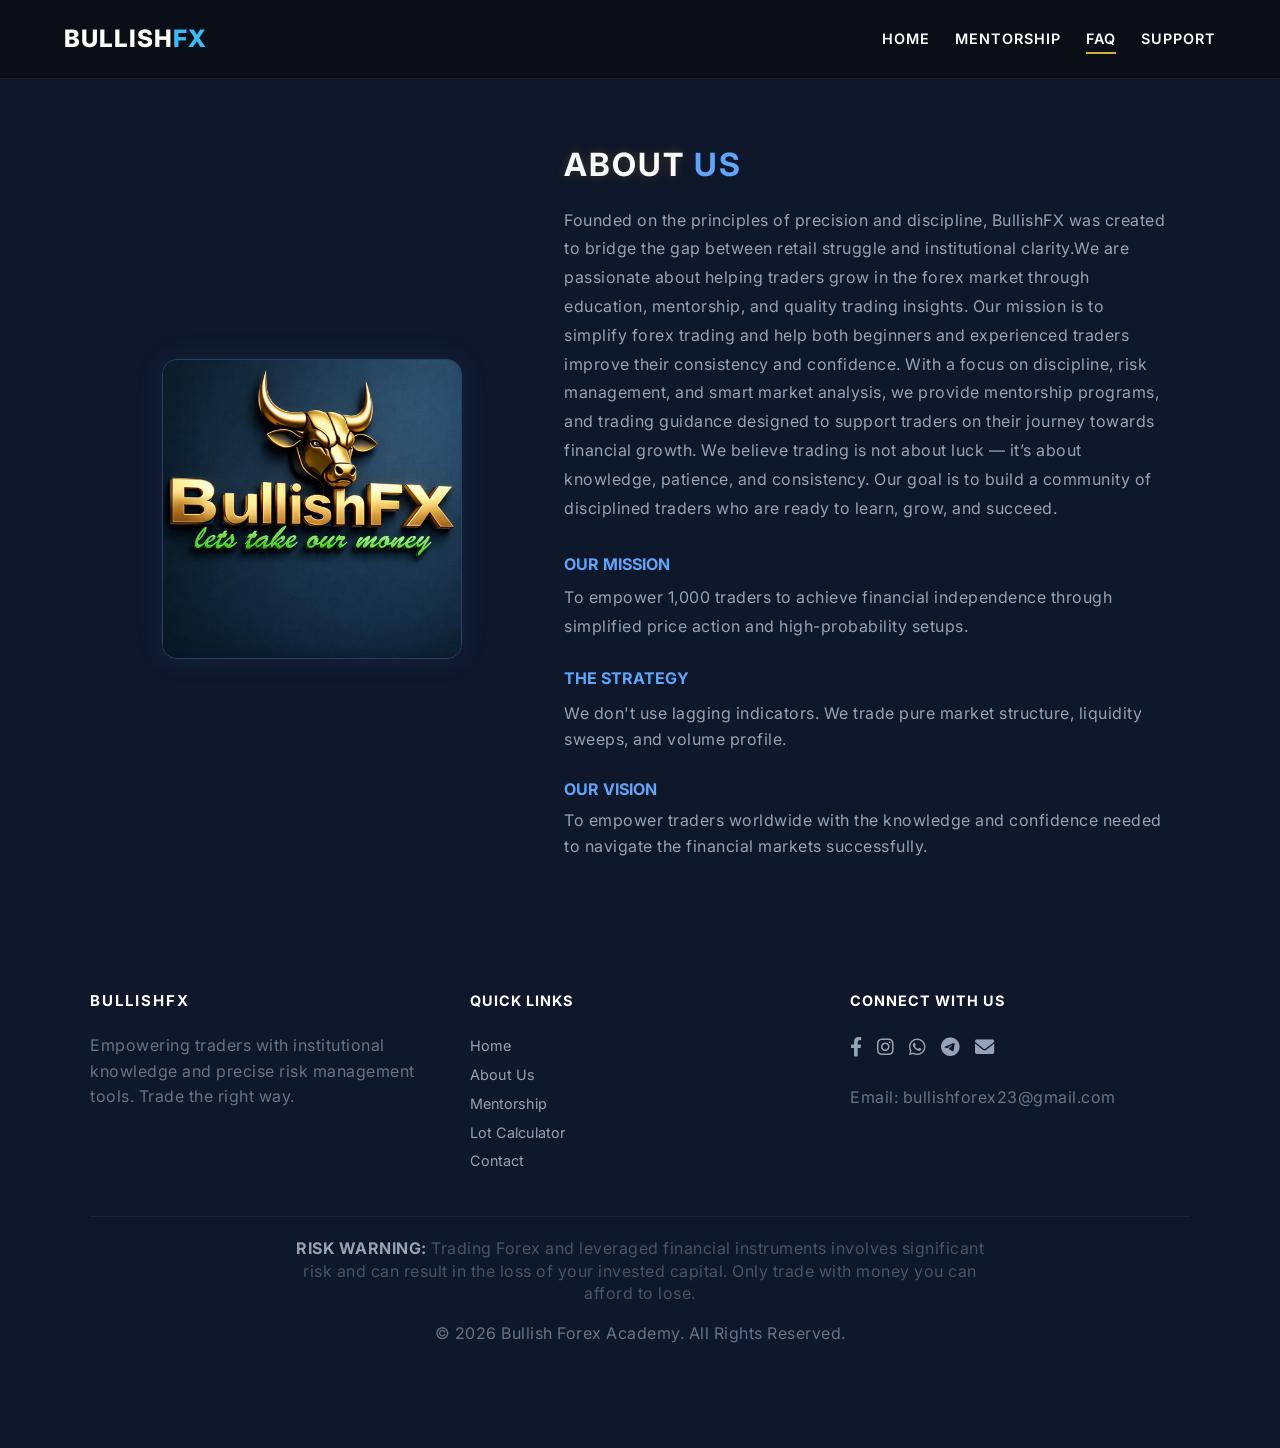
==== commit 7572d31f: "Add files via upload" ====
--- a/about.html
+++ b/about.html
@@ -6,6 +6,7 @@
     <title>Bullishfx | Professional forex trading</title>
     <link rel="stylesheet" href="style.css">
     <link href="https://fonts.googleapis.com/css2?family=Inter:wght@400;700&display=swap" rel="stylesheet">
+    <link rel="stylesheet" href="https://cdnjs.cloudflare.com/ajax/libs/font-awesome/6.0.0/css/all.min.css">
 </head>
 <body>
 
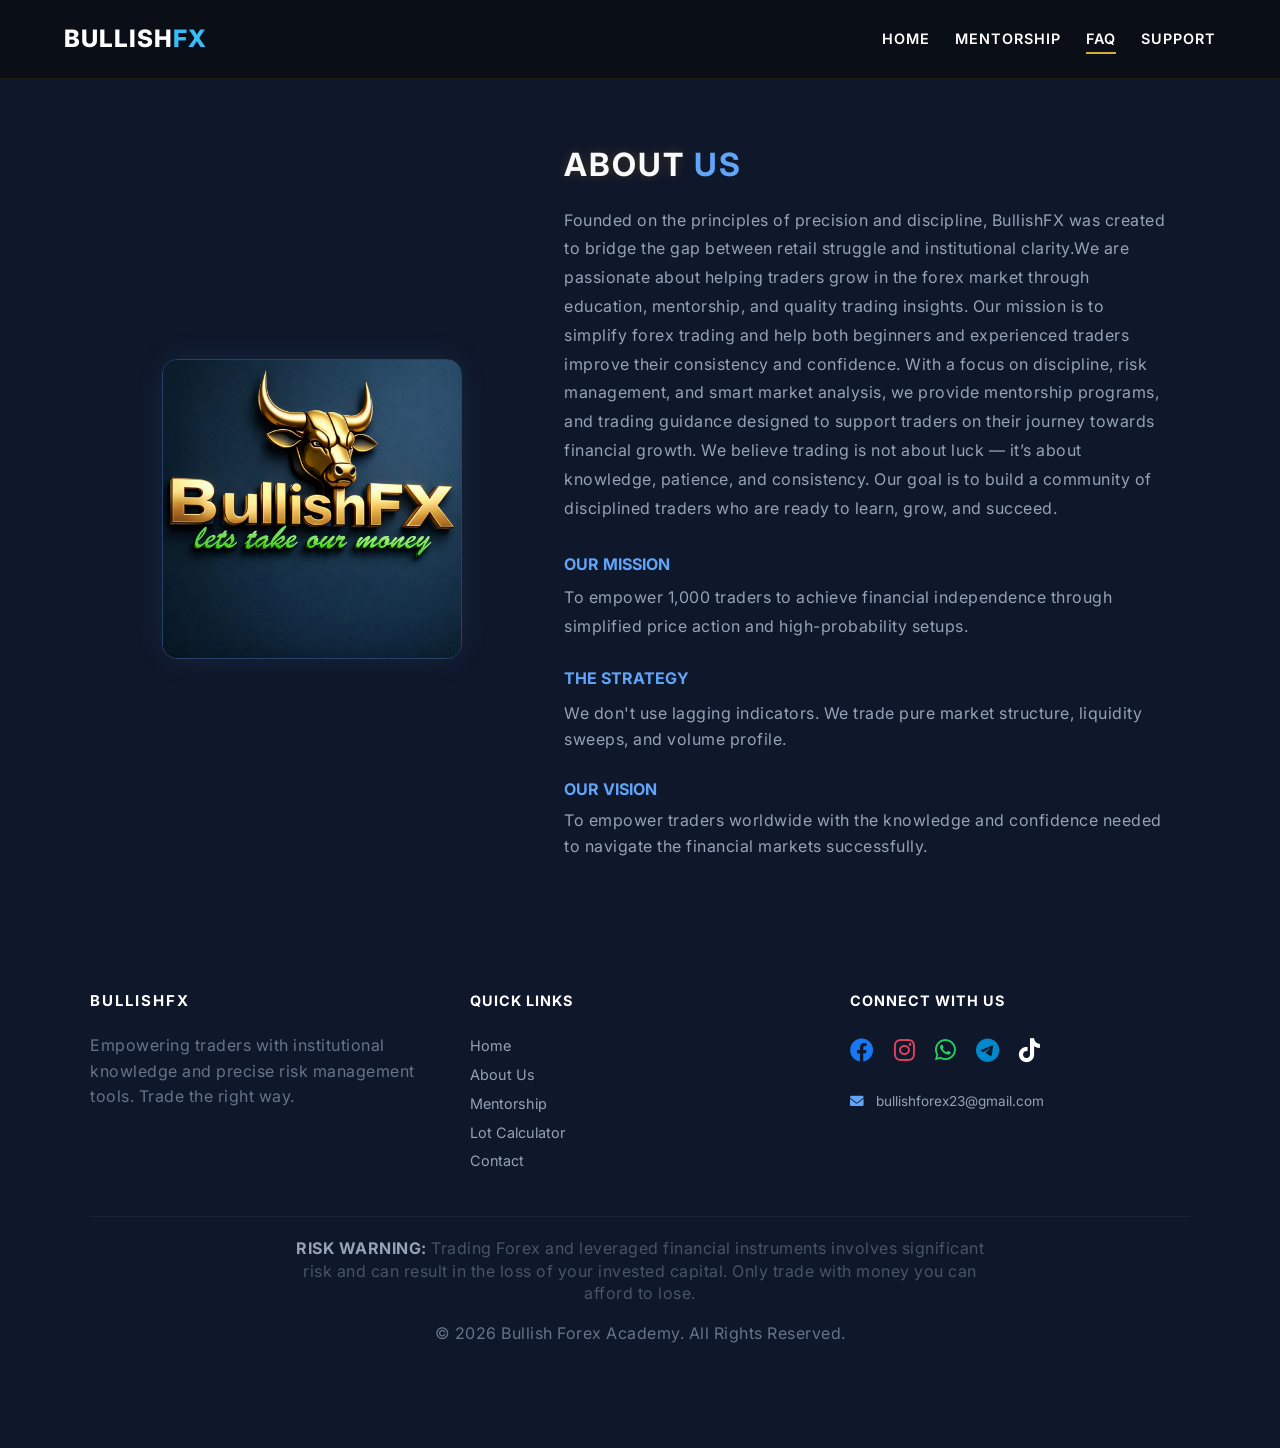
==== commit 55d1152f: "Add files via upload" ====
--- a/about.html
+++ b/about.html
@@ -82,16 +82,34 @@
         </div>
 
         <div>
-            <h4 style="color: #fff; margin-bottom: 20px; text-transform: uppercase; font-size: 0.9rem; letter-spacing: 1px;">Connect With Us</h4>
-            <div style="display: flex; gap: 15px; margin-bottom: 20px;">
-                <a href="https://facebook.com/Bullish Forex Academy" target="_blank" style="color: #94a3b8; font-size: 1.2rem;"><i class="fab fa-facebook-f"></i></a>
-                <a href="https://instagram.com/bullish_forex" target="_blank" style="color: #94a3b8; font-size: 1.2rem;"><i class="fab fa-instagram"></i></a>
-                <a href="https://wa.me/263789905107" target="_blank" style="color: #94a3b8; font-size: 1.2rem;"><i class="fab fa-whatsapp"></i></a>
-                <a href="https://t.me/bullish_23" target="_blank" style="color: #94a3b8; font-size: 1.2rem;"><i class="fab fa-telegram"></i></a>
-                <a href="mailto:bullishforex23@gmail.com" style="color: #94a3b8; font-size: 1.2rem;"><i class="fas fa-envelope"></i></a>
-            </div>
-            <p style="color: #64748b; font-size: 0.8rem;">Email: bullishforex23@gmail.com</p>
-        </div>
+    <h4 style="color: #fff; margin-bottom: 20px; text-transform: uppercase; font-size: 0.9rem; letter-spacing: 1px;">Connect With Us</h4>
+    
+    <div style="display: flex; gap: 20px; margin-bottom: 20px;">
+        <a href="https://facebook.com/Bullish Forex Academy" target="_blank" style="color: #1877F2; font-size: 1.5rem;">
+            <i class="fab fa-facebook"></i>
+        </a>
+        
+        <a href="https://instagram.com/bullish_forex" target="_blank" style="color: #E4405F; font-size: 1.5rem;">
+            <i class="fab fa-instagram"></i>
+        </a>
+        
+        <a href="https://wa.me/263789905107" target="_blank" style="color: #25D366; font-size: 1.5rem;">
+            <i class="fab fa-whatsapp"></i>
+        </a>
+
+        <a href="https://t.me/bullish_23" target="_blank" style="color: #0088cc; font-size: 1.5rem;">
+            <i class="fab fa-telegram"></i>
+        </a>
+
+        <a href="https://tiktok.com/@your_handle" target="_blank" style="color: #fff; font-size: 1.5rem;">
+            <i class="fab fa-tiktok"></i>
+        </a>
+    </div>
+
+    <a href="mailto:bullishforex23@gmail.com" style="color: #94a3b8; font-size: 0.85rem; text-decoration: none; display: block; margin-top: 10px;">
+        <i class="fas fa-envelope" style="margin-right: 8px; color: #60a5fa;"></i> bullishforex23@gmail.com
+    </a>
+</div>
     </div>
 
     <div style="max-width: 1100px; margin: 40px auto 0 auto; padding-top: 20px; border-top: 1px solid rgba(255, 255, 255, 0.05); text-align: center;">
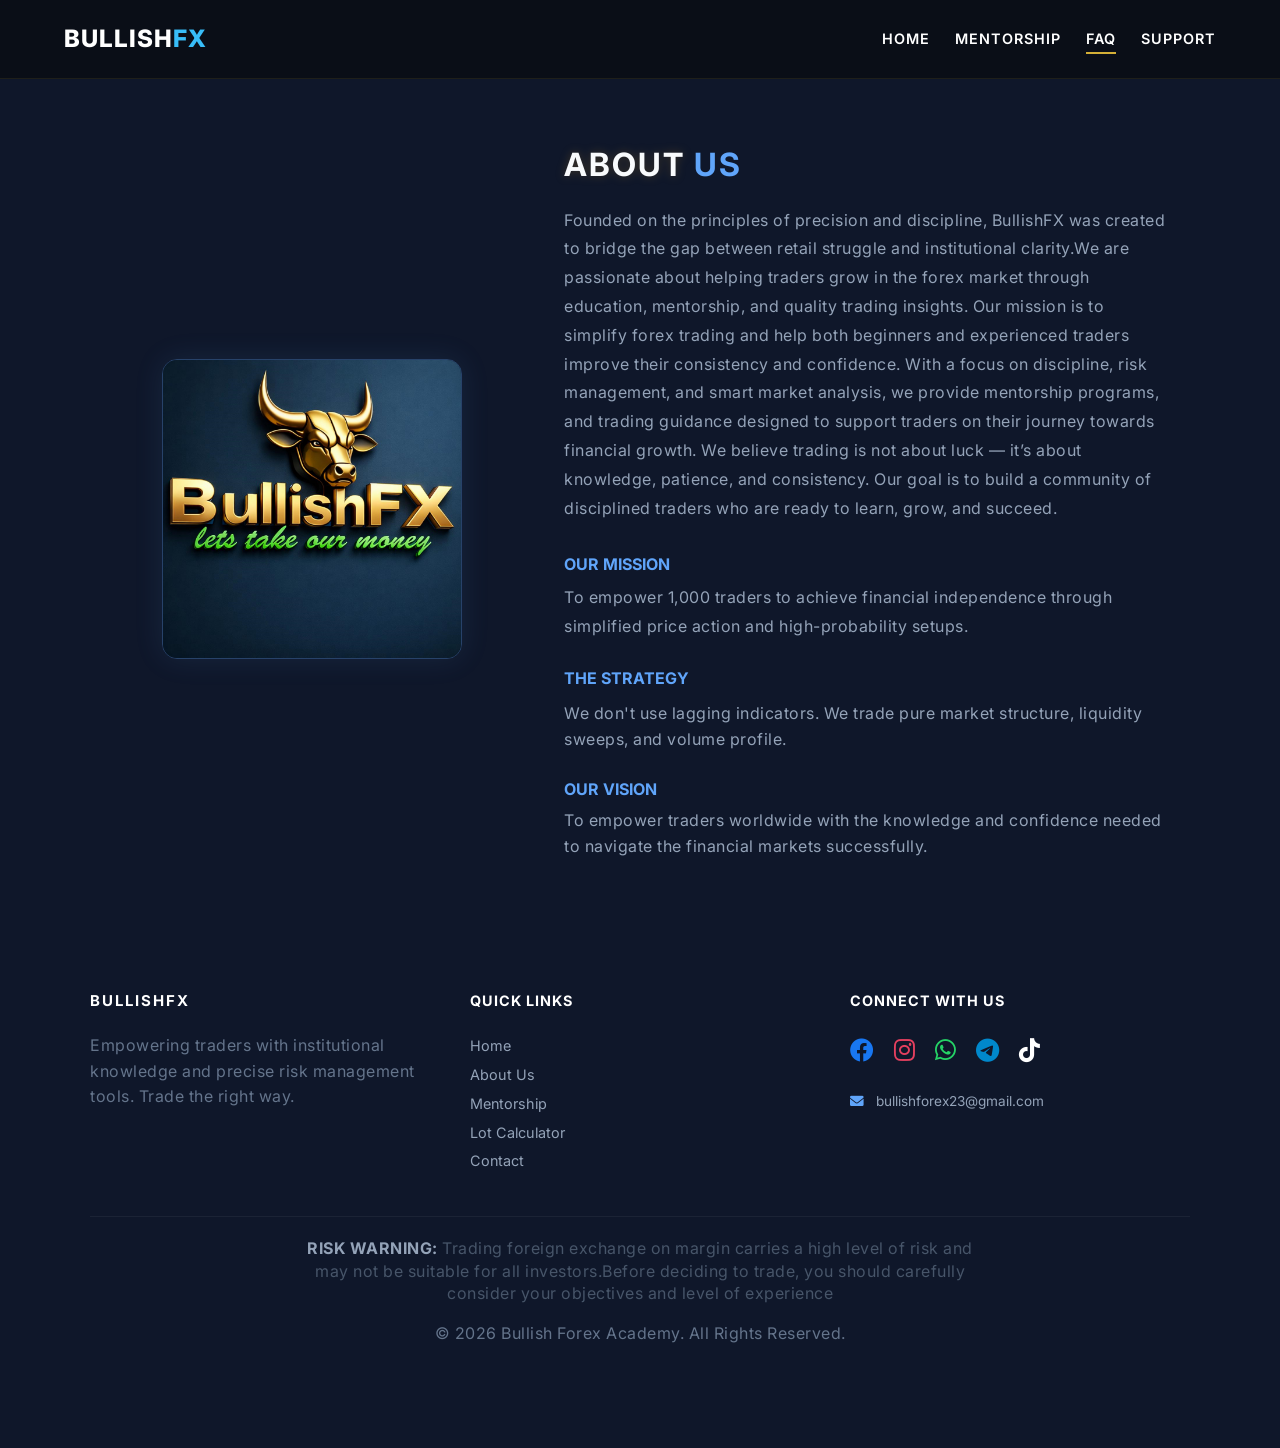
==== commit 259f787d: "Add files via upload" ====
--- a/about.html
+++ b/about.html
@@ -114,7 +114,8 @@
 
     <div style="max-width: 1100px; margin: 40px auto 0 auto; padding-top: 20px; border-top: 1px solid rgba(255, 255, 255, 0.05); text-align: center;">
         <p style="color: #475569; font-size: 0.7rem; line-height: 1.4; margin-bottom: 15px;">
-            <span style="color: #94a3b8; font-weight: bold;">RISK WARNING:</span> Trading Forex and leveraged financial instruments involves significant risk and can result in the loss of your invested capital. Only trade with money you can afford to lose.
+            <span style="color: #94a3b8; font-weight: bold;">RISK WARNING:</span> Trading foreign exchange on margin carries a high level of risk and may not be suitable for all investors.Before deciding to trade, you should carefully consider your objectives and level of experience
+
         </p>
         <p style="color: #64748b; font-size: 0.75rem;">&copy; 2026 Bullish Forex Academy. All Rights Reserved.</p>
     </div>
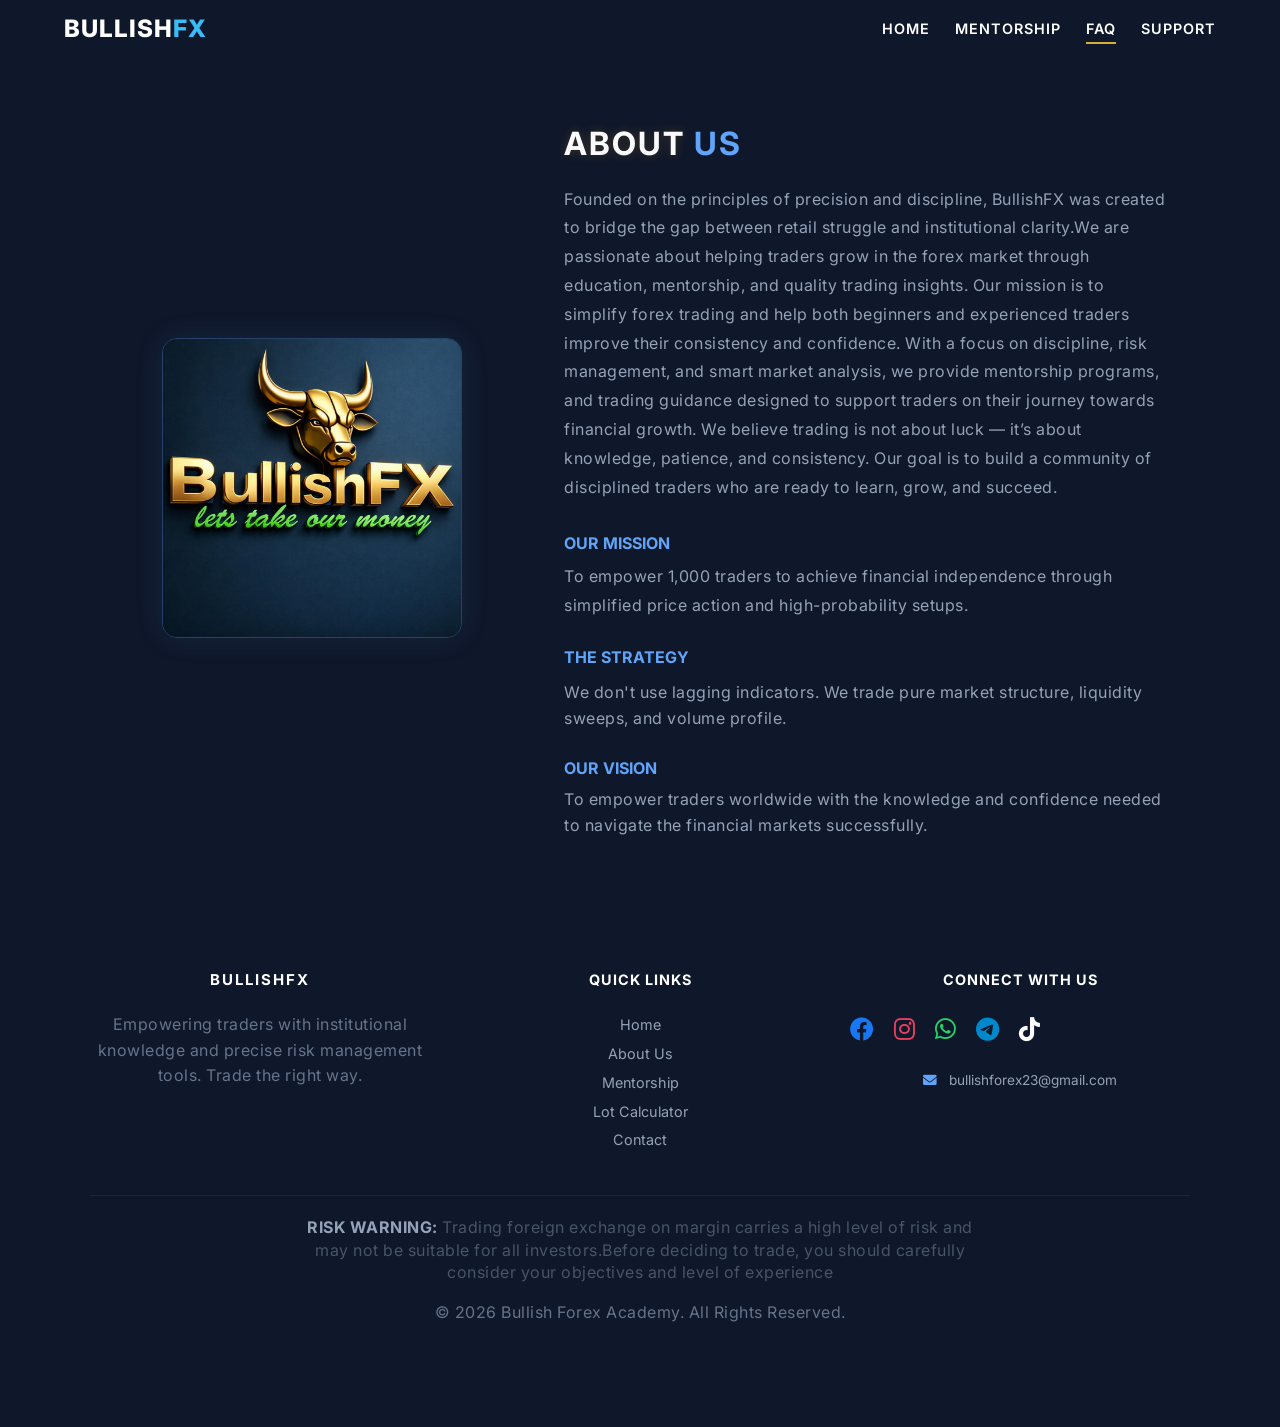
==== commit 4b7fd6b7: "Add files via upload" ====
--- a/about.html
+++ b/about.html
@@ -11,6 +11,12 @@
 <body>
 
 <nav class="navbar">
+<div class="menu-toggle" id="mobile-menu">
+        <span class="bar"></span>
+        <span class="bar"></span>
+        <span class="bar"></span>
+    </div>
+
         <div class="logo">BULLISH<span class="highlight-gold">FX</span></div>
         <ul class="nav-links">
             <li><a href="index.html">Home</a></li>
--- a/style.css
+++ b/style.css
@@ -1,6 +1,5 @@
-html {
-  scroll-behavior: smooth;
-} 
+
+
 html {
     scroll-behavior: smooth;
 }
@@ -35,17 +34,23 @@
     padding: 0 20px;
 }
 
-/* Navigation */
-header {
-    padding: 20px 0;
-    border-bottom: 1px solid #1e293b;
-}
+
+
 
 nav {
     display: flex;
     justify-content: space-between;
     align-items: center;
 }
+
+header {
+    position: sticky; /* or fixed */
+    top: 0;
+    width: 100%;
+    z-index: 9999 !important; /* This forces it to the front */
+    background-color: #0a0e17; /* Ensure it has a solid background so you can't see text behind it */
+}
+
 
 .logo {
     font-size: 24px;
@@ -82,7 +87,7 @@
 }
 
 .hero-home h1 {
-    font-size: 4.5rem;          /* Much bigger letters */
+    font-size: 2.5rem;          /* Much bigger letters */
     font-weight: 900;          /* Maximum thickness */
     text-transform: uppercase; /* Makes it look more institutional */
     letter-spacing: 4px;       /* Spreads the letters apart */
@@ -92,14 +97,11 @@
     max-width: 1000px;         /* Prevents it from getting too skinny */
 }
 
-/* Make sure it looks good on phones too */
-@media screen and (max-width: 768px) {
-    .hero-home h1 {
-        font-size: 2.5rem;
-        letter-spacing: 2px;
+    .nav-links.active {
+        display: flex !important;
     }
-}
-}
+
+
 
 .hero p {
     color: #94a3b8;
@@ -272,31 +274,6 @@
     transition: 0.4s;
 }
 
-@media screen and (max-width: 768px) {
-    .menu-toggle {
-        display: flex; /* Show the button on phones */
-    }
-
-    .nav-links {
-        display: none; /* Hide the links initially */
-        flex-direction: column;
-        width: 100%;
-        position: absolute;
-        top: 70px;
-        left: 0;
-        background-color: #0f172a; /* Same as your theme */
-        padding: 20px;
-        text-align: center;
-    }
-
-    .nav-links.active {
-        display: flex; /* Show the links when button is clicked */
-    }
-
-    .nav-links li {
-        margin: 15px 0;
-    }
-}
 
 .hero-home {
     position: relative;
@@ -477,12 +454,7 @@
     font-size: 0.9rem;
 }
 
-/* Fix for mobile phones */
-@media screen and (max-width: 800px) {
-    .contact-container {
-        flex-direction: column;
-    }
-}
+
 
 /* --- MENTORSHIP SECTION --- */
 .mentorship-section {
@@ -557,7 +529,7 @@
     display: flex;
     align-items: baseline;
     justify-content: center;
-    color: #ffffff;
+    color: #38bdf8;
 }
 
 .currency {
@@ -885,13 +857,22 @@
     font-size: 1.4rem;
 }
 
-.navbar {
-    display: flex;
-    justify-content: space-between;
-    align-items: center;
-    padding: 20px 5%;
-    background: rgba(10, 14, 23, 0.95);
-    border-bottom: 1px solid rgba(212, 175, 55, 0.1);
+/* This targets the container holding your Logo and Hamburger */
+.header, .navbar {
+    display: flex !important;
+    justify-content: space-between; /* This pushes them to opposite sides */
+    align-items: center;           /* Keeps them vertically centered */
+    padding: 10px 5%;              /* Gives some breathing room on the sides */
+    width: 100%;
+    box-sizing: border-box;
+    position: relative;            /* Important for the menu dropdown position */
+}
+
+/* Ensure the logo doesn't take up too much space */
+.logo img {
+    height: 50px; /* Adjust based on your BullishFX logo size */
+    width: auto;
+}
 }
 
 .nav-links {
@@ -1207,91 +1188,15 @@
     transform: translateY(-2px);
 }
 
-/* --- MOBILE MENU FIX --- */
-@media (max-width: 768px) {
-    .nav-links {
-        display: none; /* We hide the standard menu... */
-        flex-direction: column;
-        position: absolute;
-        top: 70px;
-        left: 0;
-        width: 100%;
-        background: rgba(10, 14, 23, 0.98); /* Dark background */
-        padding: 20px 0;
-        border-bottom: 2px solid #d4af37; /* Gold bottom line */
-        text-align: center;
-        gap: 15px;
-        z-index: 999;
-    }
-
-    /* This class will be "toggled" by your JavaScript */
-    .nav-links.active {
-        display: flex; /* ...and show it when clicked */
-    }
-
-    .menu-toggle {
-        display: block; /* Shows the "Hamburger" icon (three bars) */
-        cursor: pointer;
-    }
-
-    .menu-toggle span {
-        display: block;
-        width: 25px;
-        height: 3px;
-        background: #d4af37; /* Gold bars */
-        margin: 5px auto;
-        transition: all 0.3s ease;
-    }
-}
+
 
     /* THIS IS THE MISSING PIECE */
     .nav-links.active {
         display: flex !important; /* Forces the menu to show when clicked */
     }
-}
-
-@media (max-width: 768px) {
-    .nav-links {
-        display: none; /* Hidden by default */
-        flex-direction: column;
-        
-        /* Positioning Fix */
-        position: absolute;
-        top: 100%; /* This makes it start exactly where the navbar ends */
-        left: 0;
-        width: 100%;
-        
-        /* Content Fix */
-        background: rgba(10, 14, 23, 0.98); /* Solid dark color */
-        padding: 20px 0;
-        z-index: 1000;
-        
-        /* Remove fullscreen stretching */
-        height: auto; 
-        max-height: 400px; /* Limits how far it drops down */
-        overflow-y: auto; /* Adds a scroll if you have too many links */
-        
-        border-bottom: 2px solid #d4af37; /* The "Bullish" Gold line at the bottom */
-        box-shadow: 0 10px 20px rgba(0,0,0,0.5);
-    }
-
-    .nav-links.active {
-        display: flex !important;
-    }
-
-    /* Make the links look like a list, not a mess */
-    .nav-links li {
-        width: 100%;
-        margin: 0;
-    }
-
-    .nav-links a {
-        padding: 15px 20px;
-        display: block;
-        text-align: center;
-        border-bottom: 1px solid rgba(255, 255, 255, 0.05);
-    }
-}
+
+
+
 
 nav.container {
     display: flex;
@@ -1517,3 +1422,192 @@
     margin-bottom: 0 !important;
 }
 
+
+    /* 2. Hero Headings */
+    h1 {
+        font-size: 1.8rem !important; /* Makes big titles fit on one screen */
+        padding: 0 10px;
+    }
+
+    /* 3. Cards (Mentorship & Success) */
+    .course-grid, .success-grid {
+        display: flex;
+        flex-direction: column; /* Stacks cards on top of each other */
+        align-items: center;
+        gap: 30px;
+    }
+
+    .course-card, .success-card {
+        width: 90% !important; /* Cards take up full width on phone */
+        max-width: 350px;
+    }
+
+    /* 4. Calculator */
+    .calc-container {
+        width: 95% !important;
+        padding: 20px !important;
+    }
+
+    /* 5. Footer */
+    footer div {
+        text-align: center !important; /* Centers footer text on phone */
+    }
+
+    footer .social-icons {
+        justify-content: center;
+    }
+}
+
+/* Ensure the hamburger icon is ALWAYS on top of the menu itself */
+.menu-icon, #menu-btn, .hamburger { 
+    position: relative;
+    z-index: 10001 !important; /* One level higher than the menu links */
+    cursor: pointer;
+}
+
+@media (max-width: 768px) {
+
+    .nav-links {
+        display: none;
+        position: absolute;
+        top: 70%;
+        right: 15px;
+        width: 100px;
+        background-color: transparent;
+        flex-direction: column;
+        padding: 10px 0;
+        margin: 0;
+        z-index: 9999;
+        border-bottom: 2px solid #bf953f;
+
+        pointer-events: none;
+        opacity: 0;
+        transition: 0.3s;
+    }
+
+    .nav-links.active {
+        display: flex !important;
+        opacity: 1 !important;
+        pointer-events: auto !important;
+        height: auto;
+    }
+
+    .nav-links li {
+        width: 100%;
+        text-align: center;
+        border-top: 1px solid rgba(255,255,255,0.05);
+    }
+
+    .nav-links a {
+        display: block;
+        padding: 15px 20px;
+        color: white;
+        font-size: 0.7rem;
+        width: 100px;
+    }
+}
+
+nav, header, .container {
+    border: none !important;
+    box-shadow: none !important;
+    outline: none !important;
+    border-bottom: none !important;
+}
+nav {
+    border-bottom: 1px solid rgba(255, 255, 255, 0.05) !important;
+}
+
+/* FINAL RESET FOR NAVBAR */
+header, 
+nav, 
+nav.container, 
+.navbar {
+    border: none !important;
+    border-bottom: none !important;
+    box-shadow: none !important;
+    outline: none !important;
+    text-decoration: none !important;
+}
+
+/* Remove the blue border you added to the gradient nav recently */
+nav.container {
+    border-bottom: 0px solid transparent !important;
+    box-shadow: none !important;
+}
+
+/* Force the header to have NO bottom line */
+header {
+    border-bottom: 0px solid transparent !important;
+}
+/* This ensures that when JavaScript adds 'active', the menu MUST show up */
+@media (max-width: 768px) {
+    .nav-links.active {
+        display: flex !important;
+        opacity: 1 !important;
+        visibility: visible !important;
+        pointer-events: auto !important;
+        /* Position it right below the header */
+        position: absolute !important;
+        top: 70px; /* Adjust this based on your header height */
+        right: 15px;
+        width: 100%;
+        background-color: #0a0e17; /* BullishFX Dark Theme */
+    }
+}
+
+.nav-container {
+    display: flex !important;
+    justify-content: space-between !important; /* This is the "magic" line */
+    align-items: center !important;
+    padding: 10px 5%;
+    background-color: #0a0e17; /* Matches your dark theme */
+    position: relative;
+    width: 100%;
+    box-sizing: border-box;
+}
+
+/* Ensure the hamburger is visible on mobile */
+@media (max-width: 768px) {
+    .menu-toggle {
+        display: flex !important;
+        flex-direction: column;
+        cursor: pointer;
+        z-index: 10001;
+    }
+
+    .bar {
+        width: 25px;
+        height: 3px;
+        background-color: #bf953f; /* Your Gold color */
+        margin: 4px 0;
+        transition: 0.4s;
+    }
+
+    /* Keep nav-links hidden until active */
+    .nav-links {
+        display: none; 
+        flex-direction: column;
+        position: absolute;
+        top: 100%; /* Sits exactly below header */
+        right: 15px;
+        width: 100%;
+        background-color: transparent;
+        z-index: 9999;
+    }
+
+    .nav-links.active {
+        display: flex !important; /* Shows menu when toggled */
+    }
+}
+
+   .nav-container {
+    display: flex !important;
+    justify-content: space-between !important; /* Pushes logo left, hamburger right */
+    align-items: center !important;
+    padding: 10px 20px;
+    background-color: #0a0e17;
+    position: relative; /* This is the "anchor" for the dropdown menu */
+    width: 100%;
+}
+
+
